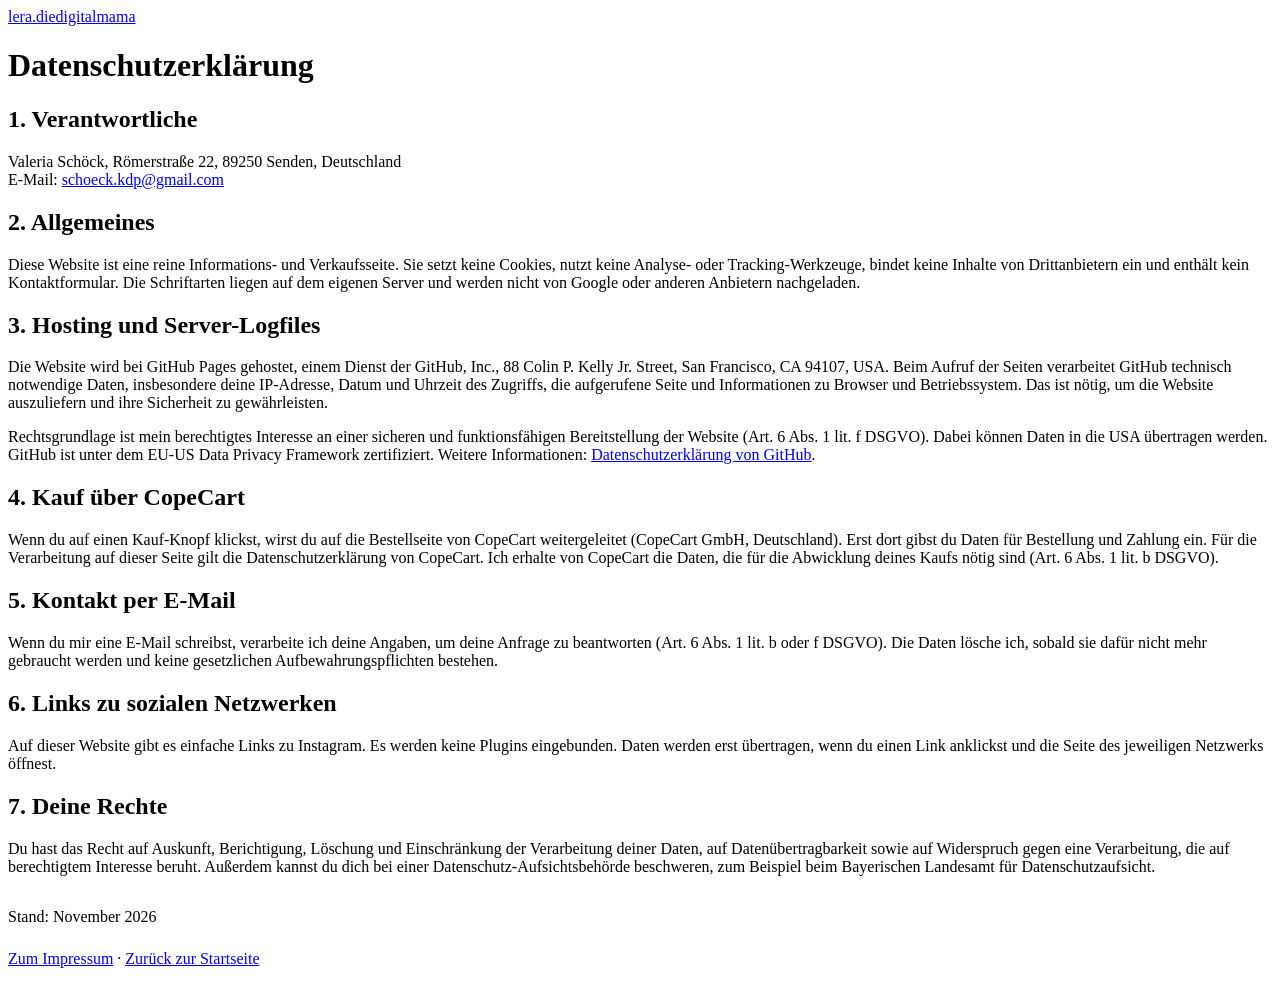
==== datenschutz.html @ 2345a90e "Add files via upload" ====
<!doctype html>
<html lang="de">
<head>
<meta charset="utf-8">
<meta name="viewport" content="width=device-width, initial-scale=1">
<title>Datenschutz | lera.diedigitalmama</title>
<meta name="robots" content="noindex">
<link rel="stylesheet" href="assets/style.css">
</head>
<body>
<header class="kopf"><div class="wrap"><a class="marke" href="index.html">lera<span>.</span>diedigitalmama</a></div></header>
<main class="recht">
  <div class="schmal">
    <h1>Datenschutzerklärung</h1>

    <h2>1. Verantwortliche</h2>
    <p>Valeria Schöck, Römerstraße 22, 89250 Senden, Deutschland<br>E-Mail: <a href="mailto:schoeck.kdp@gmail.com">schoeck.kdp@gmail.com</a></p>

    <h2>2. Allgemeines</h2>
    <p>Diese Website ist eine reine Informations- und Verkaufsseite. Sie setzt keine Cookies, nutzt keine Analyse- oder Tracking-Werkzeuge, bindet keine Inhalte von Drittanbietern ein und enthält kein Kontaktformular. Die Schriftarten liegen auf dem eigenen Server und werden nicht von Google oder anderen Anbietern nachgeladen.</p>

    <h2>3. Hosting und Server-Logfiles</h2>
    <p>Die Website wird bei GitHub Pages gehostet, einem Dienst der GitHub, Inc., 88 Colin P. Kelly Jr. Street, San Francisco, CA 94107, USA. Beim Aufruf der Seiten verarbeitet GitHub technisch notwendige Daten, insbesondere deine IP-Adresse, Datum und Uhrzeit des Zugriffs, die aufgerufene Seite und Informationen zu Browser und Betriebssystem. Das ist nötig, um die Website auszuliefern und ihre Sicherheit zu gewährleisten.</p>
    <p>Rechtsgrundlage ist mein berechtigtes Interesse an einer sicheren und funktionsfähigen Bereitstellung der Website (Art. 6 Abs. 1 lit. f DSGVO). Dabei können Daten in die USA übertragen werden. GitHub ist unter dem EU-US Data Privacy Framework zertifiziert. Weitere Informationen: <a href="https://docs.github.com/de/site-policy/privacy-policies/github-general-privacy-statement">Datenschutzerklärung von GitHub</a>.</p>

    <h2>4. Kauf über CopeCart</h2>
    <p>Wenn du auf einen Kauf-Knopf klickst, wirst du auf die Bestellseite von CopeCart weitergeleitet (CopeCart GmbH, Deutschland). Erst dort gibst du Daten für Bestellung und Zahlung ein. Für die Verarbeitung auf dieser Seite gilt die Datenschutzerklärung von CopeCart. Ich erhalte von CopeCart die Daten, die für die Abwicklung deines Kaufs nötig sind (Art. 6 Abs. 1 lit. b DSGVO).</p>

    <h2>5. Kontakt per E-Mail</h2>
    <p>Wenn du mir eine E-Mail schreibst, verarbeite ich deine Angaben, um deine Anfrage zu beantworten (Art. 6 Abs. 1 lit. b oder f DSGVO). Die Daten lösche ich, sobald sie dafür nicht mehr gebraucht werden und keine gesetzlichen Aufbewahrungspflichten bestehen.</p>

    <h2>6. Links zu sozialen Netzwerken</h2>
    <p>Auf dieser Website gibt es einfache Links zu Instagram. Es werden keine Plugins eingebunden. Daten werden erst übertragen, wenn du einen Link anklickst und die Seite des jeweiligen Netzwerks öffnest.</p>

    <h2>7. Deine Rechte</h2>
    <p>Du hast das Recht auf Auskunft, Berichtigung, Löschung und Einschränkung der Verarbeitung deiner Daten, auf Datenübertragbarkeit sowie auf Widerspruch gegen eine Verarbeitung, die auf berechtigtem Interesse beruht. Außerdem kannst du dich bei einer Datenschutz-Aufsichtsbehörde beschweren, zum Beispiel beim Bayerischen Landesamt für Datenschutzaufsicht.</p>

    <p class="leise" style="margin-top:32px">Stand: November 2026</p>
    <p style="margin-top:24px"><a href="impressum.html">Zum Impressum</a> · <a href="index.html">Zurück zur Startseite</a></p>
  </div>
</main>
</body>
</html>
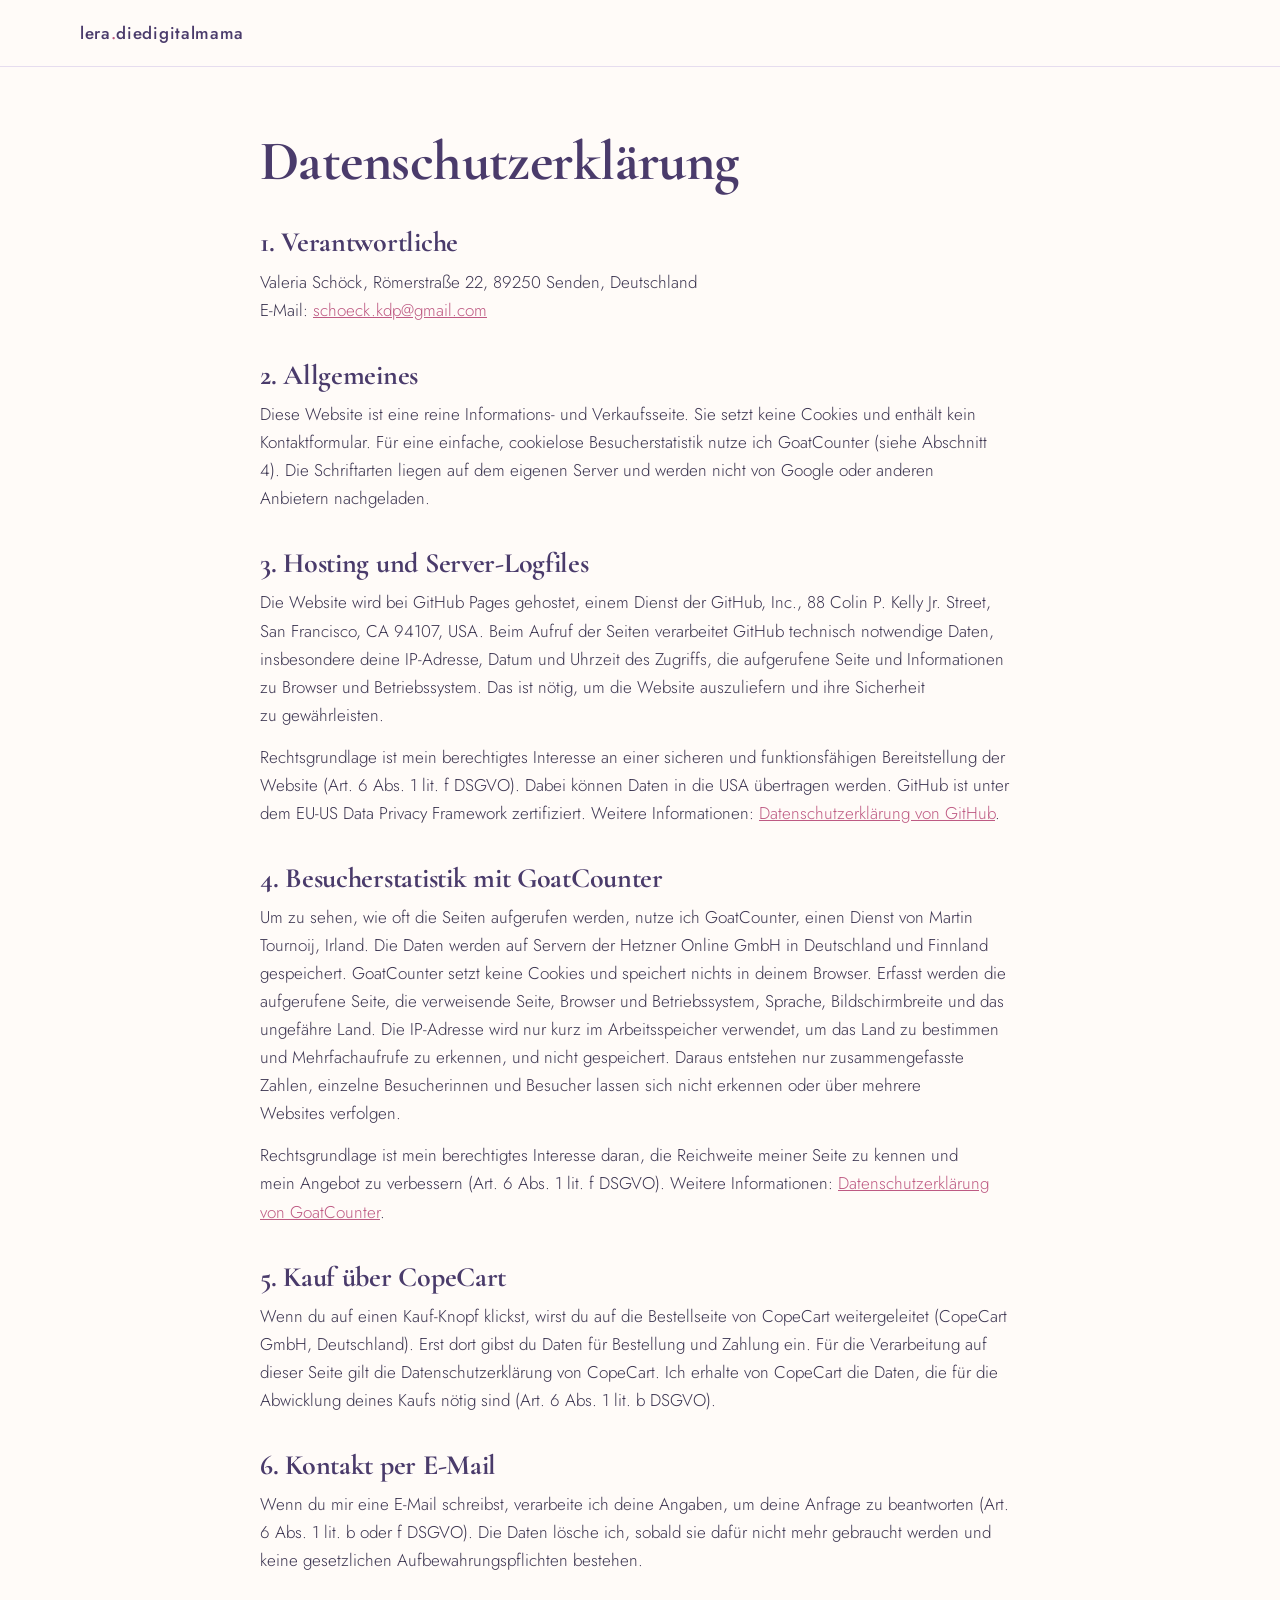
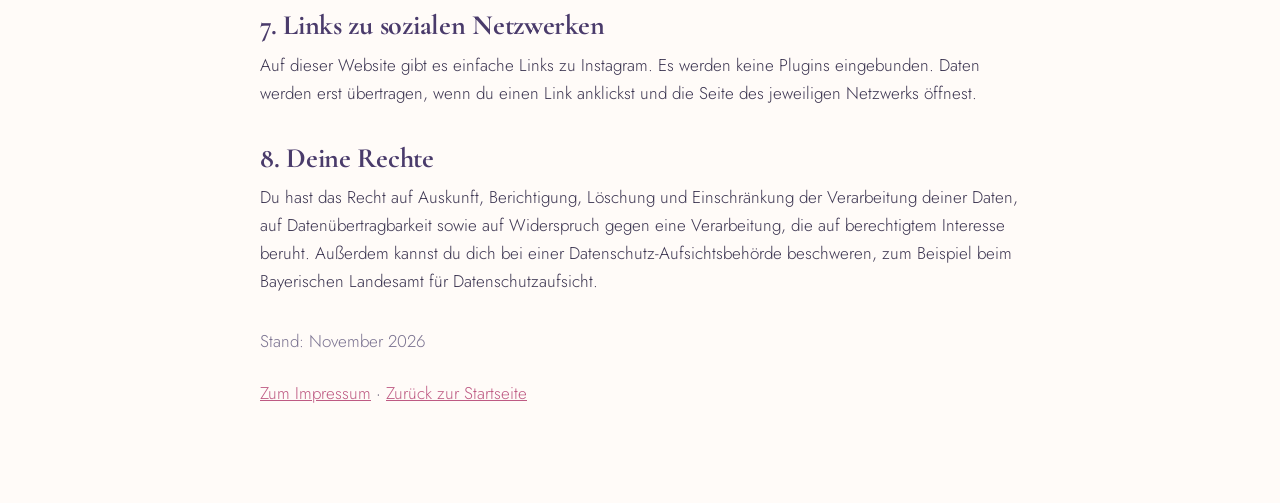
==== commit 3fe4a05c: "Besucherzähler GoatCounter und Datenschutz ergänzt" ====
--- a/datenschutz.html
+++ b/datenschutz.html
@@ -17,27 +17,32 @@
     <p>Valeria Schöck, Römerstraße 22, 89250 Senden, Deutschland<br>E-Mail: <a href="mailto:schoeck.kdp@gmail.com">schoeck.kdp@gmail.com</a></p>
 
     <h2>2. Allgemeines</h2>
-    <p>Diese Website ist eine reine Informations- und Verkaufsseite. Sie setzt keine Cookies, nutzt keine Analyse- oder Tracking-Werkzeuge, bindet keine Inhalte von Drittanbietern ein und enthält kein Kontaktformular. Die Schriftarten liegen auf dem eigenen Server und werden nicht von Google oder anderen Anbietern nachgeladen.</p>
+    <p>Diese Website ist eine reine Informations- und Verkaufsseite. Sie setzt keine Cookies und enthält kein Kontaktformular. Für eine einfache, cookielose Besucherstatistik nutze ich GoatCounter (siehe Abschnitt 4). Die Schriftarten liegen auf dem eigenen Server und werden nicht von Google oder anderen Anbietern nachgeladen.</p>
 
     <h2>3. Hosting und Server-Logfiles</h2>
     <p>Die Website wird bei GitHub Pages gehostet, einem Dienst der GitHub, Inc., 88 Colin P. Kelly Jr. Street, San Francisco, CA 94107, USA. Beim Aufruf der Seiten verarbeitet GitHub technisch notwendige Daten, insbesondere deine IP-Adresse, Datum und Uhrzeit des Zugriffs, die aufgerufene Seite und Informationen zu Browser und Betriebssystem. Das ist nötig, um die Website auszuliefern und ihre Sicherheit zu gewährleisten.</p>
     <p>Rechtsgrundlage ist mein berechtigtes Interesse an einer sicheren und funktionsfähigen Bereitstellung der Website (Art. 6 Abs. 1 lit. f DSGVO). Dabei können Daten in die USA übertragen werden. GitHub ist unter dem EU-US Data Privacy Framework zertifiziert. Weitere Informationen: <a href="https://docs.github.com/de/site-policy/privacy-policies/github-general-privacy-statement">Datenschutzerklärung von GitHub</a>.</p>
 
-    <h2>4. Kauf über CopeCart</h2>
+    <h2>4. Besucherstatistik mit GoatCounter</h2>
+    <p>Um zu sehen, wie oft die Seiten aufgerufen werden, nutze ich GoatCounter, einen Dienst von Martin Tournoij, Irland. Die Daten werden auf Servern der Hetzner Online GmbH in Deutschland und Finnland gespeichert. GoatCounter setzt keine Cookies und speichert nichts in deinem Browser. Erfasst werden die aufgerufene Seite, die verweisende Seite, Browser und Betriebssystem, Sprache, Bildschirmbreite und das ungefähre Land. Die IP-Adresse wird nur kurz im Arbeitsspeicher verwendet, um das Land zu bestimmen und Mehrfachaufrufe zu erkennen, und nicht gespeichert. Daraus entstehen nur zusammengefasste Zahlen, einzelne Besucherinnen und Besucher lassen sich nicht erkennen oder über mehrere Websites verfolgen.</p>
+    <p>Rechtsgrundlage ist mein berechtigtes Interesse daran, die Reichweite meiner Seite zu kennen und mein Angebot zu verbessern (Art. 6 Abs. 1 lit. f DSGVO). Weitere Informationen: <a href="https://www.goatcounter.com/help/privacy">Datenschutzerklärung von GoatCounter</a>.</p>
+
+    <h2>5. Kauf über CopeCart</h2>
     <p>Wenn du auf einen Kauf-Knopf klickst, wirst du auf die Bestellseite von CopeCart weitergeleitet (CopeCart GmbH, Deutschland). Erst dort gibst du Daten für Bestellung und Zahlung ein. Für die Verarbeitung auf dieser Seite gilt die Datenschutzerklärung von CopeCart. Ich erhalte von CopeCart die Daten, die für die Abwicklung deines Kaufs nötig sind (Art. 6 Abs. 1 lit. b DSGVO).</p>
 
-    <h2>5. Kontakt per E-Mail</h2>
+    <h2>6. Kontakt per E-Mail</h2>
     <p>Wenn du mir eine E-Mail schreibst, verarbeite ich deine Angaben, um deine Anfrage zu beantworten (Art. 6 Abs. 1 lit. b oder f DSGVO). Die Daten lösche ich, sobald sie dafür nicht mehr gebraucht werden und keine gesetzlichen Aufbewahrungspflichten bestehen.</p>
 
-    <h2>6. Links zu sozialen Netzwerken</h2>
+    <h2>7. Links zu sozialen Netzwerken</h2>
     <p>Auf dieser Website gibt es einfache Links zu Instagram. Es werden keine Plugins eingebunden. Daten werden erst übertragen, wenn du einen Link anklickst und die Seite des jeweiligen Netzwerks öffnest.</p>
 
-    <h2>7. Deine Rechte</h2>
+    <h2>8. Deine Rechte</h2>
     <p>Du hast das Recht auf Auskunft, Berichtigung, Löschung und Einschränkung der Verarbeitung deiner Daten, auf Datenübertragbarkeit sowie auf Widerspruch gegen eine Verarbeitung, die auf berechtigtem Interesse beruht. Außerdem kannst du dich bei einer Datenschutz-Aufsichtsbehörde beschweren, zum Beispiel beim Bayerischen Landesamt für Datenschutzaufsicht.</p>
 
     <p class="leise" style="margin-top:32px">Stand: November 2026</p>
     <p style="margin-top:24px"><a href="impressum.html">Zum Impressum</a> · <a href="index.html">Zurück zur Startseite</a></p>
   </div>
 </main>
+<script data-goatcounter="https://lera.goatcounter.com/count" async src="https://gc.zgo.at/count.js"></script>
 </body>
 </html>
--- a/assets/style.css
+++ b/assets/style.css
@@ -0,0 +1,186 @@
+@import url('fonts.css');
+
+:root {
+  --dunkel: #4A3B6B;
+  --akzent: #BE5A83;
+  --hell: #FFFBF8;
+  --hell-2: #FBF8FE;
+  --text: #3B3450;
+  --text-2: #7A7290;
+  --linie: #E6DDEF;
+  --lavendel: #E7DFF5;
+  --gelb: #FBF0C4;
+  --rosa: #F9DCE6;
+  --mint: #DCEFE1;
+  --verlauf: linear-gradient(110deg, #D1D3F7 0%, #E4FEFD 28%, #F1DEC8 55%, #FEE2D5 78%, #D7C1C2 100%);
+  --serif: 'Cormorant Garamond', Georgia, 'Times New Roman', serif;
+  --sans: 'Jost', system-ui, -apple-system, 'Segoe UI', sans-serif;
+  --hand: 'Caveat', 'Segoe Print', cursive;
+}
+
+* { box-sizing: border-box; margin: 0; padding: 0; }
+html { scroll-behavior: smooth; }
+body { background: var(--hell); color: var(--text); font: 300 18px/1.65 var(--sans); -webkit-font-smoothing: antialiased; }
+img { max-width: 100%; height: auto; display: block; }
+a { color: var(--akzent); }
+
+.wrap { width: min(1120px, 100% - 40px); margin-inline: auto; }
+.schmal { width: min(760px, 100% - 40px); margin-inline: auto; }
+section { padding: 96px 0; }
+.mitte { text-align: center; }
+
+h1, h2, h3 { font-family: var(--serif); color: var(--dunkel); font-weight: 700; line-height: 1.08; letter-spacing: -.01em; }
+h1 { font-size: clamp(40px, 5vw, 62px); }
+h2 { font-size: clamp(34px, 4.6vw, 54px); }
+h3 { font-size: clamp(26px, 3vw, 32px); }
+h1, h2, h3, .unterstrich, .wunsch-schluss, summary, .kicker, .hinweis-zeile { text-wrap: balance; }
+p, li, span, .zettel { text-wrap: pretty; }
+.nw { white-space: nowrap; }
+h1 em, h2 em, h3 em { font-style: italic; font-weight: 600; color: var(--akzent); }
+.kicker { font: 500 13px/1 var(--sans); letter-spacing: .28em; text-transform: uppercase; color: var(--akzent); margin-bottom: 18px; }
+.hand { font-family: var(--hand); font-weight: 600; color: var(--akzent); }
+.lead { font-size: 20px; color: var(--text); }
+.leise { color: var(--text-2); }
+p + p { margin-top: 14px; }
+b, strong { font-weight: 500; color: var(--dunkel); }
+
+/* Kopfzeile */
+.kopf { position: sticky; top: 0; z-index: 20; background: rgba(255, 251, 248, .9); backdrop-filter: blur(10px); border-bottom: 1px solid var(--linie); }
+.kopf .wrap { display: flex; align-items: center; justify-content: space-between; height: 66px; }
+.marke { font: 500 17px/1 var(--sans); letter-spacing: .04em; color: var(--dunkel); text-decoration: none; }
+.marke span { color: var(--akzent); }
+
+/* Knöpfe */
+.knopf { display: inline-flex; align-items: center; justify-content: center; gap: 10px; background: var(--akzent); color: #fff; text-decoration: none; font: 500 15px/1.2 var(--sans); letter-spacing: .12em; text-transform: uppercase; padding: 22px 38px; border-radius: 999px; box-shadow: 0 12px 30px -12px rgba(190, 90, 131, .6); transition: transform .2s, box-shadow .2s, background .2s; text-align: center; }
+.knopf:hover { transform: translateY(-2px); background: #a94a72; box-shadow: 0 16px 34px -12px rgba(190, 90, 131, .7); }
+.knopf.klein { padding: 12px 22px; font-size: 13px; box-shadow: none; }
+.knopf-info { margin-top: 14px; font-size: 14px; color: var(--text-2); }
+
+/* Held */
+.held { background: var(--verlauf); padding: 48px 0 72px; position: relative; overflow: hidden; }
+.held .wrap { display: grid; grid-template-columns: 1.1fr .9fr; gap: 56px; align-items: center; }
+.held h1 { margin-bottom: 22px; }
+.unterstrich { display: inline-block; font-size: clamp(30px, 3.4vw, 40px); background: rgba(255, 255, 255, .7); padding: 2px 16px 4px; border-radius: 8px; transform: rotate(-1.5deg); margin-bottom: 26px; }
+.held p.lead { max-width: 540px; }
+.held .knopf { margin-top: 30px; }
+.foto-held { position: relative; width: 100%; max-width: 400px; justify-self: center; }
+.foto-held img { border-radius: 260px 260px 24px 24px; aspect-ratio: 4 / 5; object-fit: cover; object-position: 50% 30%; width: 100%; border: 10px solid rgba(255, 255, 255, .85); box-shadow: 0 30px 60px -30px rgba(74, 59, 107, .45); }
+.foto-held .zettel { position: absolute; left: -28px; bottom: 34px; background: #fff; border-radius: 16px; padding: 14px 20px; box-shadow: 0 18px 40px -18px rgba(74, 59, 107, .4); font: 500 15px/1.35 var(--sans); color: var(--dunkel); max-width: 230px; }
+.foto-held .zettel .hand { font-size: 24px; display: block; }
+
+/* Zahlenband */
+.band { background: var(--dunkel); color: #fff; padding: 64px 0; }
+.band .wrap { display: grid; grid-template-columns: repeat(4, 1fr); gap: 28px; }
+.zahl { border-left: 3px solid #F6E7A6; padding-left: 18px; }
+.zahl b { display: block; font: 700 clamp(34px, 4vw, 46px)/1 var(--serif); color: #F6E7A6; margin-bottom: 8px; }
+.zahl span { font-size: 15px; color: #E7DFF5; line-height: 1.45; display: block; }
+
+/* Wunschzustand */
+.wunsch { background: var(--hell-2); }
+.wunsch-liste { display: grid; grid-template-columns: repeat(2, 1fr); gap: 20px; margin-top: 48px; }
+.wunsch-karte { background: #fff; border: 1px solid var(--linie); border-radius: 20px; padding: 28px 30px; }
+.wunsch-karte .hand { font-size: 26px; display: block; margin-bottom: 6px; }
+.wunsch-karte p { color: var(--text); }
+.wunsch-schluss { margin-top: 44px; font-family: var(--serif); font-weight: 600; font-size: clamp(26px, 3vw, 34px); color: var(--dunkel); line-height: 1.25; }
+
+/* Zwei Säulen */
+.saeulen { display: grid; grid-template-columns: 1fr 1fr; gap: 24px; margin-top: 52px; text-align: left; }
+.saeule { background: #fff; border: 1px solid var(--linie); border-radius: 22px; padding: 36px; }
+.saeule.stark { border: 2px solid var(--akzent); }
+.marke-klein { display: inline-block; background: var(--rosa); color: var(--akzent); font: 600 12px/1 var(--sans); letter-spacing: .14em; text-transform: uppercase; padding: 8px 12px; border-radius: 6px; margin-bottom: 18px; }
+.saeule h3 { margin-bottom: 12px; }
+.haken { list-style: none; margin-top: 20px; }
+.haken li { position: relative; padding-left: 34px; margin-top: 12px; }
+.haken li::before { content: ""; position: absolute; left: 0; top: 6px; width: 20px; height: 20px; border-radius: 50%; background: var(--mint) url("data:image/svg+xml,%3Csvg xmlns='http://www.w3.org/2000/svg' viewBox='0 0 20 20'%3E%3Cpath d='M5.5 10.5l3 3 6-7' fill='none' stroke='%233F7D57' stroke-width='2.2' stroke-linecap='round' stroke-linejoin='round'/%3E%3C/svg%3E") center / 20px no-repeat; }
+.hinweis-zeile { margin-top: 36px; font: 500 14px/1.5 var(--sans); letter-spacing: .14em; text-transform: uppercase; color: var(--dunkel); }
+
+/* Inhalt */
+.vorschau { display: flex; justify-content: center; align-items: flex-end; margin: 52px auto 12px; max-width: 760px; }
+.vorschau img { width: 34%; border-radius: 10px; box-shadow: 0 24px 50px -24px rgba(74, 59, 107, .5); border: 1px solid var(--linie); background: #fff; }
+.vorschau img:nth-child(1) { transform: rotate(-6deg) translateX(30px); }
+.vorschau img:nth-child(2) { width: 40%; position: relative; z-index: 2; }
+.vorschau img:nth-child(3) { transform: rotate(6deg) translateX(-30px); }
+.vorschau-text { font-size: 15px; color: var(--text-2); margin-bottom: 48px; }
+.teile { display: grid; gap: 18px; text-align: left; }
+.teil { display: grid; grid-template-columns: 78px 1fr; gap: 20px; background: #fff; border: 1px solid var(--linie); border-radius: 20px; padding: 28px 30px; }
+.teil .nr { font: 700 44px/1 var(--serif); color: var(--akzent); }
+.teil h3 { font-size: 26px; margin-bottom: 8px; }
+
+/* Über mich */
+.ueber .wrap { display: grid; grid-template-columns: .85fr 1.15fr; gap: 64px; align-items: center; }
+.ueber img { border-radius: 24px; aspect-ratio: 4 / 5; object-fit: cover; object-position: 50% 25%; }
+.ueber h2 { margin-bottom: 22px; }
+.ueber .hand { font-size: 30px; margin-top: 18px; display: block; }
+
+/* Ehrlich */
+.ehrlich { background: var(--verlauf); }
+.ehrlich-kasten { background: rgba(255, 255, 255, .82); border-radius: 28px; padding: 56px; }
+.ehrlich-kasten h2 { margin-bottom: 20px; }
+.fuer { display: grid; grid-template-columns: 1fr 1fr; gap: 36px; margin-top: 36px; }
+.fuer h3 { font-size: 24px; }
+.nein { list-style: none; margin-top: 16px; }
+.nein li { position: relative; padding-left: 34px; margin-top: 12px; }
+.nein li::before { content: "–"; position: absolute; left: 6px; top: 0; color: var(--akzent); font-weight: 500; }
+
+/* Paket */
+.paket { display: grid; grid-template-columns: repeat(2, 1fr); gap: 16px 36px; margin-top: 44px; text-align: left; }
+.paket div { padding: 20px 0 20px 34px; border-bottom: 1px solid var(--linie); position: relative; }
+.paket div::before { content: ""; position: absolute; left: 0; top: 25px; width: 20px; height: 20px; border-radius: 50%; background: var(--lavendel) url("data:image/svg+xml,%3Csvg xmlns='http://www.w3.org/2000/svg' viewBox='0 0 20 20'%3E%3Cpath d='M5.5 10.5l3 3 6-7' fill='none' stroke='%236F55A8' stroke-width='2.2' stroke-linecap='round' stroke-linejoin='round'/%3E%3C/svg%3E") center / 20px no-repeat; }
+.paket b { display: block; }
+.paket span { font-size: 16px; color: var(--text-2); }
+
+/* Preis */
+.preis { background: var(--dunkel); color: #fff; }
+.preis h2 { color: #fff; }
+.preis h2 em { color: #F6E7A6; }
+.preis p { color: #E7DFF5; }
+.preis-karte { background: #fff; color: var(--text); border-radius: 28px; padding: 48px 40px; max-width: 520px; margin: 44px auto 0; }
+.preis-karte .betrag { font: 700 76px/1 var(--serif); color: var(--dunkel); }
+.preis-karte .einmal { font: 500 13px/1 var(--sans); letter-spacing: .24em; text-transform: uppercase; color: var(--akzent); margin: 10px 0 28px; }
+.preis-karte .knopf { width: 100%; }
+.preis-karte .klein-text { font-size: 14px; color: var(--text-2); margin-top: 16px; }
+
+/* Fragen */
+.fragen details { border-bottom: 1px solid var(--linie); padding: 22px 0; }
+.fragen summary { cursor: pointer; list-style: none; font: 500 19px/1.4 var(--sans); color: var(--dunkel); display: flex; justify-content: space-between; gap: 20px; }
+.fragen summary::-webkit-details-marker { display: none; }
+.fragen summary::after { content: "+"; color: var(--akzent); font-size: 26px; line-height: 1; }
+.fragen details[open] summary::after { content: "–"; }
+.fragen details p { margin-top: 12px; color: var(--text); }
+
+/* Schluss */
+.schluss { text-align: center; }
+.schluss .unterstrich { background: var(--rosa); }
+
+/* Fußzeile */
+.fuss { background: var(--hell-2); border-top: 1px solid var(--linie); padding: 48px 0 110px; font-size: 13px; color: var(--text-2); line-height: 1.6; }
+.fuss p + p { margin-top: 12px; }
+.fuss nav { margin-top: 22px; display: flex; gap: 22px; flex-wrap: wrap; }
+.fuss nav a { color: var(--dunkel); }
+
+/* fester Knopf am Telefon */
+.mobil-knopf { display: none; }
+
+/* Rechtstexte */
+.recht { padding: 64px 0 96px; }
+.recht h1 { font-size: clamp(38px, 5vw, 56px); margin-bottom: 32px; }
+.recht h2 { font-size: 28px; margin: 36px 0 10px; }
+.recht p, .recht li { font-size: 17px; }
+.recht ul { padding-left: 22px; margin-top: 8px; }
+
+@media (max-width: 860px) {
+  section { padding: 68px 0; }
+  .held { padding: 40px 0 64px; }
+  .held .wrap, .ueber .wrap { grid-template-columns: minmax(0, 1fr); gap: 36px; }
+  .foto-held { max-width: 320px; margin-inline: auto; }
+  .foto-held .zettel { left: -8px; bottom: 18px; }
+  .band .wrap { grid-template-columns: 1fr 1fr; gap: 30px 20px; }
+  .wunsch-liste, .saeulen, .fuer, .paket { grid-template-columns: 1fr; }
+  .ehrlich-kasten { padding: 34px 24px; }
+  .teil { grid-template-columns: 1fr; gap: 6px; padding: 24px; }
+  .ueber img { width: 100%; max-width: min(380px, 100%); margin-inline: auto; }
+  .kopf .knopf { display: none; }
+  .mobil-knopf { display: block; position: fixed; left: 14px; right: 14px; bottom: 14px; z-index: 30; }
+  .mobil-knopf .knopf { width: 100%; padding: 18px 20px; }
+  .knopf { padding: 20px 26px; font-size: 14px; }
+}
